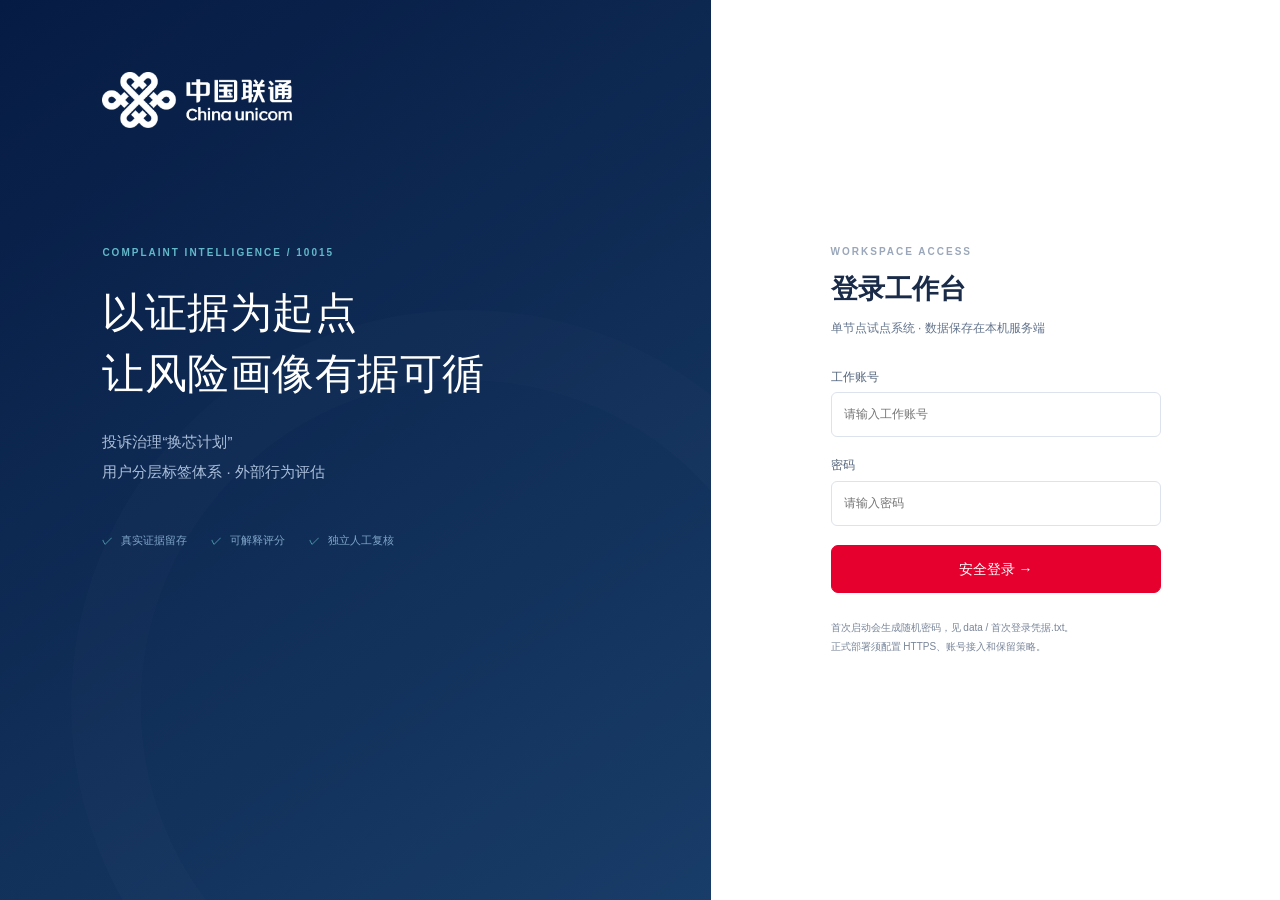
==== static/index.html @ de0c2353 "feat: initialize complaint governance system source" ====
<!doctype html><html lang="zh-CN"><head><meta charset="utf-8"><meta name="viewport" content="width=device-width,initial-scale=1"><title>投诉治理“换芯计划”｜外部风险画像工作台</title><link rel="stylesheet" href="/static/app.css"></head><body>
<div id="login" class="login-scene"><div class="login-brand"><img src="/static/unicom-white.png" alt="中国联通"><div class="overline">COMPLAINT INTELLIGENCE / 10015</div><h1>以证据为起点<br>让风险画像有据可循</h1><p>投诉治理“换芯计划”<br>用户分层标签体系 · 外部行为评估</p><div class="login-features"><span>真实证据留存</span><span>可解释评分</span><span>独立人工复核</span></div></div><form id="loginForm" class="login-card"><span class="eyebrow">WORKSPACE ACCESS</span><h2>登录工作台</h2><p>单节点试点系统 · 数据保存在本机服务端</p><label>工作账号<input name="username" required autocomplete="username" placeholder="请输入工作账号"></label><label>密码<input name="password" type="password" required autocomplete="current-password" placeholder="请输入密码"></label><button class="primary wide" type="submit">安全登录 →</button><div id="loginError" class="error" role="alert"></div><small>首次启动会生成随机密码，见 data / 首次登录凭据.txt。<br>正式部署须配置 HTTPS、账号接入和保留策略。</small></form></div>
<div id="workspace" hidden><aside><div class="brand"><img src="/static/unicom-white.png" alt="中国联通"><b>投诉治理“换芯计划”</b><small>外部行为 · 风险画像工作台</small></div><div class="nav-label">WORKSPACE / 工作空间</div><nav id="nav"></nav><div class="aside-bottom"><strong><i class="dot"></i>服务端持久化</strong><span>SQLite · 证据加密存储<br>规则版本 · 人工复核 · 操作留痕</span><div class="pilot">V1.0 · 单节点试点版</div></div></aside><main><header><div><small>10015 投诉治理 / </small><strong id="crumb">工作总览</strong></div><div class="header-right"><span id="who"></span><button data-action="password">修改密码</button><button data-action="logout">退出</button></div></header><section id="app"></section><footer>传播风险辅助评估，不代表信用、投诉合理性或服务权益。内部行为沿用既有系统结果；本系统只评估外部行为。</footer></main></div>
<dialog id="modal"><div class="modal-head"><div id="modalTitle"></div><button data-action="close" aria-label="关闭">×</button></div><div id="modalBody"></div></dialog><dialog id="photo"><div class="modal-head"><span>真实页面快照 · 不重绘原文</span><button data-action="closePhoto">关闭 ×</button></div><img id="photoImg" alt="证据快照"></dialog><div id="toast" role="status"></div><script src="/static/app.js" defer></script></body></html>
---- static/app.css ----
:root{--navy:#081d49;--navy2:#16335e;--red:#e6002d;--cyan:#17aebc;--bg:#f3f6fb;--ink:#192b48;--muted:#79869a;--line:#e6ebf3;--shadow:0 7px 24px #14264307}*{box-sizing:border-box}body{margin:0;font:14px/1.6 -apple-system,BlinkMacSystemFont,"PingFang SC","Microsoft YaHei",sans-serif;background:var(--bg);color:var(--ink)}[hidden]{display:none!important}button,input,select,textarea{font:inherit}button{cursor:pointer;border:1px solid var(--line);background:white;color:var(--ink);padding:8px 15px;border-radius:7px;transition:.16s}button:hover{border-color:#b3c3d8;background:#f7f9fc}button:disabled{opacity:.45;cursor:not-allowed}button.primary,.primary{background:var(--red);color:white;border-color:var(--red)}button.primary:hover{background:#cb0028}.ghost{background:transparent;color:var(--red);border-color:#e6002d30}.wide{width:100%;padding:12px}.small{padding:5px 10px;font-size:12px}.link{padding:0;border:0;color:#236bb2;background:none}.danger{color:#c42c42}a{color:#236bb2;text-decoration:none}a:hover{text-decoration:underline}input,select,textarea{border:1px solid #dce3ed;border-radius:6px;background:white;color:var(--ink);padding:9px 11px;width:100%;outline-offset:2px}textarea{resize:vertical;min-height:76px}input[type=checkbox]{width:auto;accent-color:var(--red)}label{display:block;color:#53647b;font-size:12px;margin-bottom:13px}label input,label textarea,label select{display:block;margin-top:5px}label small{font-size:11px;color:var(--muted)}small{font-size:12px;color:var(--muted)}h1,h2,h3,p{margin-top:0}h1{font-size:28px;letter-spacing:.5px;margin-bottom:8px}h2{font-size:17px;margin-bottom:14px}h3{font-size:14px;margin-bottom:10px}p{color:#63748c}.eyebrow,.overline{font-size:10px;letter-spacing:2px;color:#a2b0c5;font-weight:600}.eyebrow{color:#9aa7ba;margin-bottom:7px;display:block}.muted{color:var(--muted)}aside{width:238px;position:fixed;inset:0 auto 0 0;background:var(--navy);color:#afbed6;display:flex;flex-direction:column;z-index:10}.brand{padding:30px 28px 25px;border-bottom:1px solid #ffffff10}.brand img{width:154px;height:46px;object-fit:contain;object-position:left;margin-bottom:22px}.brand b{display:block;font-size:18px;color:white;letter-spacing:1px}.brand small{color:#9badc9;font-size:11px;display:block;margin-top:6px}.nav-label{font-size:9px;letter-spacing:1.7px;padding:23px 28px 11px;color:#657ea6}nav{padding:0 14px}nav button{display:flex;align-items:center;gap:13px;width:100%;text-align:left;background:none;border:none;padding:12px 16px;color:#a9bbd7;margin:4px 0;position:relative}nav button:hover{background:#ffffff09;color:white}nav button.active{background:#ffffff12;color:white}nav button.active:before{content:'';position:absolute;left:0;top:12px;bottom:12px;width:3px;background:var(--red);border-radius:3px}.navicon{width:24px;font-size:19px;color:#83a2cb}nav button.active .navicon{color:#6bd5dd}.aside-bottom{margin-top:auto;padding:22px 28px;font-size:11px;color:#7d96ba;border-top:1px solid #ffffff12}.aside-bottom strong{display:block;font-weight:500;color:#cad5e6;margin-bottom:5px}.dot{display:inline-block;width:6px;height:6px;background:#39c7a3;border-radius:50%;margin-right:7px}.pilot{display:inline-block;background:#ffffff08;border:1px solid #ffffff12;padding:3px 9px;border-radius:4px;margin-top:14px}main{margin-left:238px}header{height:73px;background:#fff;border-bottom:1px solid var(--line);display:flex;justify-content:space-between;align-items:center;padding:0 34px}.header-right{display:flex;align-items:center;gap:14px;color:#64768e;font-size:12px}.header-right button{border:0;font-size:12px;padding:4px 5px}#app{padding:28px 34px 16px;max-width:1900px;margin:auto}footer{padding:12px 34px 25px;color:#96a2b3;font-size:11px}.page-head{display:flex;justify-content:space-between;align-items:center;gap:20px;margin-bottom:24px}.page-head p{margin-bottom:0;font-size:12px}.actions{display:flex;gap:10px;align-items:center;flex-wrap:wrap}.grid{display:grid;gap:18px}.cols2{grid-template-columns:1fr 1fr}.cols3{grid-template-columns:repeat(3,1fr)}.cols4{grid-template-columns:repeat(4,1fr)}.main-grid{grid-template-columns:minmax(0,1.8fr) minmax(290px,1fr)}.card{background:#fff;border:1px solid var(--line);border-radius:11px;padding:22px;box-shadow:var(--shadow);min-width:0}.card-header{display:flex;justify-content:space-between;align-items:center;margin-bottom:17px}.card-header h2{margin:0}.stat{padding:22px 23px;position:relative;overflow:hidden}.stat small{font-size:12px}.stat .number{font-size:32px;font-weight:650;color:var(--navy);margin:8px 0 3px;letter-spacing:-1px}.stat .number em{font-style:normal;font-size:12px;font-weight:400;color:#8a99ac;letter-spacing:0;margin-left:8px}.stat:after{position:absolute;right:20px;top:25px;content:attr(data-symbol);font-size:29px;color:#dfe7f4}.stat:nth-child(2){border-top:3px solid #e6002d}.stat:nth-child(3){border-top:3px solid #1c9dae}.stat:nth-child(4){border-top:3px solid #507ecc}.hero{background:linear-gradient(120deg,#09204e,#163a64);color:white;padding:25px 29px;border:none;position:relative;overflow:hidden}.hero:after{content:'';width:260px;height:260px;border:35px solid #ffffff04;border-radius:50%;position:absolute;right:-70px;top:-120px;pointer-events:none}.hero p{color:#b7c9e2;max-width:800px;font-size:12px}.hero h2{font-size:22px;font-weight:550;letter-spacing:.5px;margin:9px 0}.hero .eyebrow{color:#62c9d7}.steps{display:grid;grid-template-columns:repeat(4,1fr);gap:15px;margin-top:18px}.step{border-top:1px solid #ffffff25;padding-top:12px;font-size:13px}.step b{font-size:11px;color:#57c2d0;margin-right:10px}.step small{display:block;color:#95accb;font-size:10px;margin-top:4px}.space{margin-bottom:20px}.pill{display:inline-block;border-radius:4px;padding:3px 8px;font-size:11px;line-height:1.5;white-space:nowrap;color:#62758d;background:#edf2f9}.pill.red{color:#c9314b;background:#fff0f3}.pill.orange{color:#bd6c16;background:#fff5e9}.pill.yellow{color:#8e710a;background:#fffbe6}.pill.blue{color:#2876b8;background:#edf6ff}.pill.green{color:#218b73;background:#ebf8f3}.pill.pending{color:#7f6d9c;background:#f3effb}.notice{border:1px solid #e3eaf4;background:#f6f9fd;color:#65758b;border-radius:7px;padding:12px 15px;font-size:12px;line-height:1.8}.notice.warn{border-color:#f0dfb7;background:#fffcf3;color:#8c743e}.notice.good{border-color:#d2ebdf;background:#f2fbf6;color:#2b866d}.table-wrap{overflow:auto}table{border-collapse:collapse;width:100%;font-size:12px}th{text-align:left;color:#7c8ca2;font-size:11px;font-weight:500;background:#f8fafd;padding:11px 13px;white-space:nowrap}td{padding:14px 13px;border-bottom:1px solid #edf1f7;vertical-align:middle}td strong{font-size:12px;font-weight:550;color:#273d5a}tbody tr:hover{background:#fbfcfe}td small{display:block;font-size:10px;margin-top:4px}.ellipsis{max-width:280px;overflow:hidden;text-overflow:ellipsis;white-space:nowrap}.empty{text-align:center;padding:45px 20px;color:#94a1b3}.filters{display:flex;gap:10px;margin-bottom:18px}.filters input{max-width:420px}.filters select{width:145px}.source-tag{font-size:10px;color:#8d9eb2;background:#f2f5fa;padding:2px 5px;border-radius:3px}.mini-line{display:flex;justify-content:space-between;margin:12px 0 4px;font-size:12px}.bar{height:6px;background:#edf2f8;border-radius:4px;overflow:hidden}.bar i{height:100%;display:block;border-radius:4px}.flow-list{display:flex;flex-direction:column;gap:15px}.flow-item{display:flex;align-items:center;gap:12px}.flow-num{display:grid;place-items:center;min-width:30px;height:30px;border-radius:8px;background:#f0f4fb;color:#7286a4;font-size:11px}.flow-item p{margin:2px 0 0;font-size:11px}.snap-grid{display:grid;grid-template-columns:repeat(3,minmax(0,1fr));gap:18px}.snap-card{background:white;border:1px solid var(--line);border-radius:10px;overflow:hidden}.snap-card>button{padding:0;border:0;border-radius:0;display:block;width:100%;background:#eef2f8}.snap-card img{display:block;width:100%;height:190px;object-fit:cover;object-position:top}.snap-info{padding:15px 17px}.snap-info h3{white-space:nowrap;text-overflow:ellipsis;overflow:hidden;margin:5px 0 8px}.snap-info small{display:block}.snap-info .actions{margin-top:10px}.trace{font-family:ui-monospace,Menlo,monospace;font-size:10px;color:#96a2b4;overflow-wrap:anywhere}.score-range{font-size:27px;color:var(--navy);font-weight:650}.score-range small{font-size:11px;font-weight:400;margin-left:8px}.form-grid{display:grid;grid-template-columns:1fr 1fr;gap:0 18px}.full{grid-column:1/-1}.form-title{font-size:13px;color:var(--navy);font-weight:600;margin:16px 0 12px;border-bottom:1px solid var(--line);padding-bottom:9px}.form-title:first-child{margin-top:0}.required{color:var(--red)}.checkline{display:flex;gap:8px;align-items:flex-start;font-size:12px;margin:12px 0}.checkline input{margin-top:5px}.metric-edit{border:1px solid var(--line);border-radius:8px;padding:15px;margin-bottom:12px}.metric-edit h3{margin:0 0 10px}.metric-edit select[multiple]{height:74px}.metric-edit .form-grid{grid-template-columns:1fr 1fr}.metric-edit label{margin-bottom:9px}.rule-box{border:1px solid var(--line);border-radius:8px;padding:18px}.rule-box h3{margin:0 0 14px}.rule-row{display:grid;grid-template-columns:65px repeat(4,1fr);gap:9px;align-items:center;margin-top:8px;font-size:11px}.rule-row input{padding:7px;font-size:12px}.detail-head{border-bottom:1px solid var(--line);margin-bottom:20px;padding-bottom:18px}.detail-meta{display:flex;gap:16px;flex-wrap:wrap;font-size:11px;color:var(--muted);margin:9px 0}.details{display:grid;grid-template-columns:1.8fr 1fr;gap:20px}.details img{width:100%;border:1px solid var(--line);border-radius:7px}.detail-shot{margin-bottom:16px}.detail-shot img{cursor:zoom-in;max-height:300px;object-fit:cover;object-position:top}.subcard{border:1px solid var(--line);border-radius:8px;padding:17px;margin-bottom:15px}.subcard h3{font-size:13px}.kv{display:grid;grid-template-columns:115px 1fr;gap:10px;font-size:12px}.kv dt{color:#91a0b3}.kv dd{margin:0;overflow-wrap:anywhere}.score-part{padding:9px 0;border-bottom:1px solid #f0f3f8}.score-part>div{display:flex;justify-content:space-between;font-size:12px}.score-part p{font-size:10px;margin:4px 0 0;overflow-wrap:anywhere}.score-part b{font-size:13px}.detail-nav{margin-bottom:18px}.detail-nav button{font-size:12px;margin-right:8px}.timeline{border-left:1px solid #dce5f1;margin-left:4px;padding-left:20px}.timeline p{font-size:11px;margin:2px 0 15px}.timeline b{font-size:12px;font-weight:500}.matrix td,.matrix th{text-align:center}.matrix td{height:45px}.matrix .cell{border:0;padding:5px 14px;background:#f3f7fc;border-radius:5px;min-width:35px;font-weight:600}.export-banner{background:#f8faff;border:1px solid #e3eaf6;border-radius:8px;padding:18px;margin:14px 0}.export-banner strong{font-size:32px;color:#173d68}.code{font-family:ui-monospace,monospace;font-size:11px;white-space:pre-wrap;background:#f5f7fb;padding:15px;border:1px solid var(--line);border-radius:7px;overflow:auto}.login-scene{min-height:100vh;display:grid;grid-template-columns:1.25fr 1fr;background:white}.login-brand{background:linear-gradient(145deg,#061b43,#183d68);padding:8vh 8vw;color:white;position:relative;overflow:hidden}.login-brand:after{content:'';position:absolute;right:-150px;bottom:-200px;width:650px;height:650px;border:70px solid #ffffff03;border-radius:50%}.login-brand img{width:190px;display:block;margin-bottom:13vh}.login-brand .overline{color:#63b8c9}.login-brand h1{font-size:42px;line-height:1.45;font-weight:550;margin:22px 0}.login-brand p{color:#aabed9;font-size:15px;line-height:2}.login-features{display:flex;gap:24px;margin-top:45px;font-size:11px;color:#7fa5c9}.login-features span:before{content:'✓';color:#60c3c9;margin-right:8px}.login-card{align-self:center;margin:50px auto;padding:25px;width:380px;max-width:90%}.login-card h2{font-size:27px;margin:8px 0}.login-card p{font-size:12px;margin-bottom:30px}.login-card label{margin-bottom:19px}.login-card input{padding:12px}.login-card small{display:block;font-size:10px;line-height:1.9;margin-top:25px}.error{color:#cc304b;font-size:12px;margin-top:12px}dialog{border:0;border-radius:13px;width:min(1000px,94vw);padding:0;color:var(--ink);max-height:92vh;box-shadow:0 25px 100px #10244c40}dialog::backdrop{background:#07183288;backdrop-filter:blur(3px)}.modal-head{padding:18px 25px;display:flex;justify-content:space-between;align-items:center;border-bottom:1px solid var(--line);font-size:16px;font-weight:550;position:sticky;top:0;background:white;z-index:1}.modal-head button{border:0;padding:1px 8px;font-size:22px;color:#90a0b6}#modalBody{padding:24px}#modalBody .page-head{margin-top:5px}#photo{width:min(1500px,96vw);background:#f7f9fc}#photoImg{display:block;width:100%;height:auto}#toast{position:fixed;bottom:30px;left:50%;transform:translate(-50%,20px);background:#14294c;color:white;font-size:13px;padding:12px 24px;border-radius:8px;opacity:0;pointer-events:none;transition:.18s;z-index:100;max-width:85vw;box-shadow:0 7px 25px #14294c30}#toast.show{opacity:1;transform:translate(-50%,0)}#toast.bad{background:#a32a42}.busy{opacity:.6;pointer-events:none}.risk-dots{display:flex;gap:8px;margin-top:13px}.risk-dots span{width:23px;height:4px;border-radius:3px}.divider{height:1px;background:var(--line);margin:18px 0}#simulationResult{margin-top:15px}.level-config{padding:18px 22px;border-radius:8px;background:#f6f9fd}.level-config label{margin:0}.span2{grid-column:span 2}.value-big{font-size:29px;font-weight:600;color:#223e65}.pending-box{padding:15px;border:1px solid var(--line);border-radius:8px;margin-bottom:12px}.pending-box p{font-size:12px}.audit-good{color:#24957c;font-size:12px}.account-roles{display:flex;gap:13px;flex-wrap:wrap}.account-roles label{display:flex;gap:5px;align-items:center;margin:0}.account-roles input{margin:0}@media(min-width:1600px){.snap-grid{grid-template-columns:repeat(4,minmax(0,1fr))}}@media(max-width:1100px){aside{width:205px}.brand{padding:25px 20px}.brand b{font-size:16px}main{margin-left:205px}#app{padding:24px}.main-grid{grid-template-columns:1fr}.snap-grid{grid-template-columns:repeat(2,minmax(0,1fr))}.cols4{grid-template-columns:repeat(2,1fr)}.page-head{align-items:flex-start}h1{font-size:24px}.details{grid-template-columns:1fr}.login-brand{padding:8vh 6vw}.login-brand h1{font-size:33px}}@media(max-width:760px){aside{position:static;width:100%}.brand{padding:15px 20px;display:flex;align-items:center;gap:20px}.brand img{width:100px;height:30px;margin:0}.brand b{font-size:14px}.brand small,.nav-label,.aside-bottom{display:none}nav{display:flex;overflow:auto;padding:5px 10px}nav button{white-space:nowrap;width:auto;font-size:11px;padding:9px}.navicon{display:none}main{margin:0}header{padding:0 20px;height:60px}.header-right{gap:8px}#app{padding:18px}.page-head{display:block}.page-head .actions{margin-top:14px}.cols2,.cols3,.form-grid{grid-template-columns:1fr}.snap-grid{grid-template-columns:1fr}.full,.span2{grid-column:1}.steps{grid-template-columns:1fr 1fr}.login-scene{grid-template-columns:1fr}.login-brand{padding:28px}.login-brand img{margin-bottom:25px;width:150px}.login-brand h1{font-size:28px}.login-features{margin-top:20px}.login-card{margin:24px auto}.metric-edit .form-grid{grid-template-columns:1fr}.rule-row{gap:4px;grid-template-columns:45px repeat(4,1fr)}.rule-row input{width:100%;min-width:0}.header-right span{max-width:100px;overflow:hidden;white-space:nowrap}footer{padding:15px 18px}}
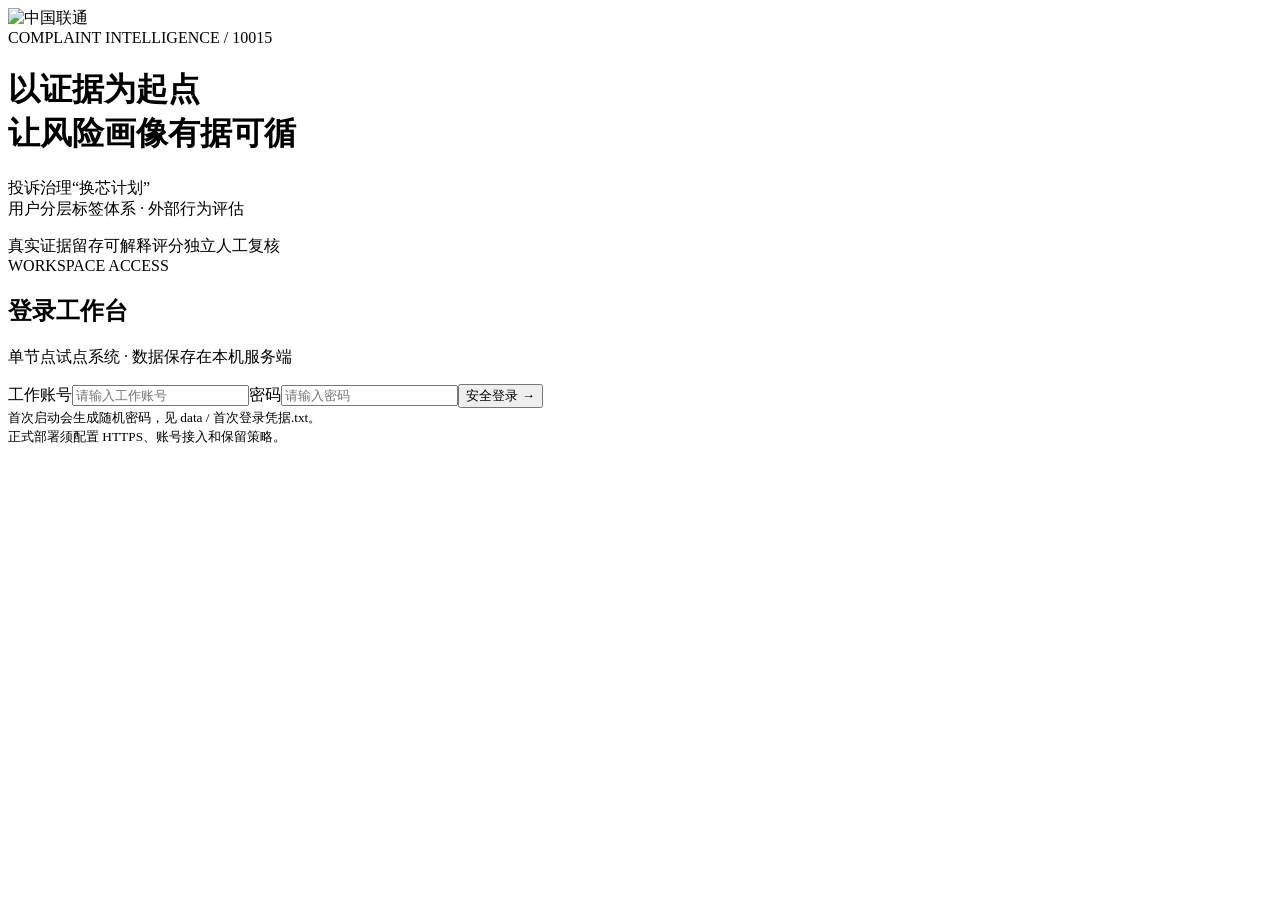
==== commit d5ed0721: "feat: prepare app-managed OneView deployment and PostgreSQL migration" ====
--- a/static/index.html
+++ b/static/index.html
@@ -1,4 +1,4 @@
-<!doctype html><html lang="zh-CN"><head><meta charset="utf-8"><meta name="viewport" content="width=device-width,initial-scale=1"><title>投诉治理“换芯计划”｜外部风险画像工作台</title><link rel="stylesheet" href="/static/app.css"></head><body>
-<div id="login" class="login-scene"><div class="login-brand"><img src="/static/unicom-white.png" alt="中国联通"><div class="overline">COMPLAINT INTELLIGENCE / 10015</div><h1>以证据为起点<br>让风险画像有据可循</h1><p>投诉治理“换芯计划”<br>用户分层标签体系 · 外部行为评估</p><div class="login-features"><span>真实证据留存</span><span>可解释评分</span><span>独立人工复核</span></div></div><form id="loginForm" class="login-card"><span class="eyebrow">WORKSPACE ACCESS</span><h2>登录工作台</h2><p>单节点试点系统 · 数据保存在本机服务端</p><label>工作账号<input name="username" required autocomplete="username" placeholder="请输入工作账号"></label><label>密码<input name="password" type="password" required autocomplete="current-password" placeholder="请输入密码"></label><button class="primary wide" type="submit">安全登录 →</button><div id="loginError" class="error" role="alert"></div><small>首次启动会生成随机密码，见 data / 首次登录凭据.txt。<br>正式部署须配置 HTTPS、账号接入和保留策略。</small></form></div>
-<div id="workspace" hidden><aside><div class="brand"><img src="/static/unicom-white.png" alt="中国联通"><b>投诉治理“换芯计划”</b><small>外部行为 · 风险画像工作台</small></div><div class="nav-label">WORKSPACE / 工作空间</div><nav id="nav"></nav><div class="aside-bottom"><strong><i class="dot"></i>服务端持久化</strong><span>SQLite · 证据加密存储<br>规则版本 · 人工复核 · 操作留痕</span><div class="pilot">V1.0 · 单节点试点版</div></div></aside><main><header><div><small>10015 投诉治理 / </small><strong id="crumb">工作总览</strong></div><div class="header-right"><span id="who"></span><button data-action="password">修改密码</button><button data-action="logout">退出</button></div></header><section id="app"></section><footer>传播风险辅助评估，不代表信用、投诉合理性或服务权益。内部行为沿用既有系统结果；本系统只评估外部行为。</footer></main></div>
-<dialog id="modal"><div class="modal-head"><div id="modalTitle"></div><button data-action="close" aria-label="关闭">×</button></div><div id="modalBody"></div></dialog><dialog id="photo"><div class="modal-head"><span>真实页面快照 · 不重绘原文</span><button data-action="closePhoto">关闭 ×</button></div><img id="photoImg" alt="证据快照"></dialog><div id="toast" role="status"></div><script src="/static/app.js" defer></script></body></html>
+<!doctype html><html lang="zh-CN"><head><meta charset="utf-8"><meta name="viewport" content="width=device-width,initial-scale=1"><!--APP_BASE--><title>投诉治理“换芯计划”｜外部风险画像工作台</title><link rel="stylesheet" href="static/app.css"></head><body>
+<div id="login" class="login-scene"><div class="login-brand"><img src="static/unicom-white.png" alt="中国联通"><div class="overline">COMPLAINT INTELLIGENCE / 10015</div><h1>以证据为起点<br>让风险画像有据可循</h1><p>投诉治理“换芯计划”<br>用户分层标签体系 · 外部行为评估</p><div class="login-features"><span>真实证据留存</span><span>可解释评分</span><span>独立人工复核</span></div></div><form id="loginForm" class="login-card"><span class="eyebrow">WORKSPACE ACCESS</span><h2>登录工作台</h2><p>单节点试点系统 · 数据保存在本机服务端</p><label>工作账号<input name="username" required autocomplete="username" placeholder="请输入工作账号"></label><label>密码<input name="password" type="password" required autocomplete="current-password" placeholder="请输入密码"></label><button class="primary wide" type="submit">安全登录 →</button><div id="loginError" class="error" role="alert"></div><small>首次启动会生成随机密码，见 data / 首次登录凭据.txt。<br>正式部署须配置 HTTPS、账号接入和保留策略。</small></form></div>
+<div id="workspace" hidden><aside><div class="brand"><img src="static/unicom-white.png" alt="中国联通"><b>投诉治理“换芯计划”</b><small>外部行为 · 风险画像工作台</small></div><div class="nav-label">WORKSPACE / 工作空间</div><nav id="nav"></nav><div class="aside-bottom"><strong><i class="dot"></i>服务端持久化</strong><span>持久化数据库 · 证据加密存储<br>规则版本 · 人工复核 · 操作留痕</span><div class="pilot">V1.0 · 单节点试点版</div></div></aside><main><header><div><small>10015 投诉治理 / </small><strong id="crumb">工作总览</strong></div><div class="header-right"><span id="who"></span><button data-action="password">修改密码</button><button data-action="logout">退出</button></div></header><section id="app"></section><footer>传播风险辅助评估，不代表信用、投诉合理性或服务权益。内部行为沿用既有系统结果；本系统只评估外部行为。</footer></main></div>
+<dialog id="modal"><div class="modal-head"><div id="modalTitle"></div><button data-action="close" aria-label="关闭">×</button></div><div id="modalBody"></div></dialog><dialog id="photo"><div class="modal-head"><span>真实页面快照 · 不重绘原文</span><button data-action="closePhoto">关闭 ×</button></div><img id="photoImg" alt="证据快照"></dialog><div id="toast" role="status"></div><script src="static/app.js" defer></script></body></html>
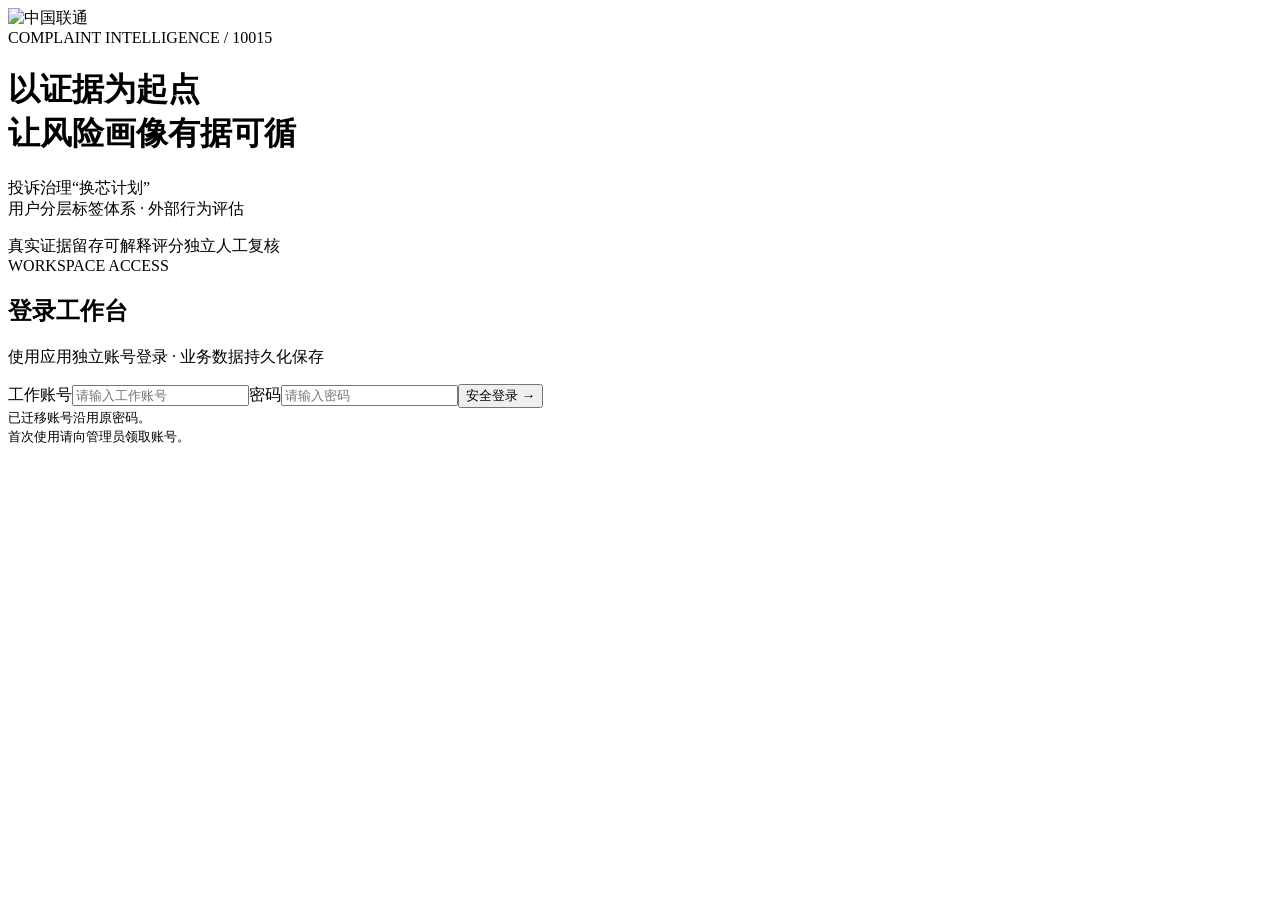
==== commit e5fc1e19: "fix: finalize PostgreSQL migration and local runtime validation" ====
--- a/static/index.html
+++ b/static/index.html
@@ -1,4 +1,4 @@
 <!doctype html><html lang="zh-CN"><head><meta charset="utf-8"><meta name="viewport" content="width=device-width,initial-scale=1"><!--APP_BASE--><title>投诉治理“换芯计划”｜外部风险画像工作台</title><link rel="stylesheet" href="static/app.css"></head><body>
-<div id="login" class="login-scene"><div class="login-brand"><img src="static/unicom-white.png" alt="中国联通"><div class="overline">COMPLAINT INTELLIGENCE / 10015</div><h1>以证据为起点<br>让风险画像有据可循</h1><p>投诉治理“换芯计划”<br>用户分层标签体系 · 外部行为评估</p><div class="login-features"><span>真实证据留存</span><span>可解释评分</span><span>独立人工复核</span></div></div><form id="loginForm" class="login-card"><span class="eyebrow">WORKSPACE ACCESS</span><h2>登录工作台</h2><p>单节点试点系统 · 数据保存在本机服务端</p><label>工作账号<input name="username" required autocomplete="username" placeholder="请输入工作账号"></label><label>密码<input name="password" type="password" required autocomplete="current-password" placeholder="请输入密码"></label><button class="primary wide" type="submit">安全登录 →</button><div id="loginError" class="error" role="alert"></div><small>首次启动会生成随机密码，见 data / 首次登录凭据.txt。<br>正式部署须配置 HTTPS、账号接入和保留策略。</small></form></div>
+<div id="login" class="login-scene"><div class="login-brand"><img src="static/unicom-white.png" alt="中国联通"><div class="overline">COMPLAINT INTELLIGENCE / 10015</div><h1>以证据为起点<br>让风险画像有据可循</h1><p>投诉治理“换芯计划”<br>用户分层标签体系 · 外部行为评估</p><div class="login-features"><span>真实证据留存</span><span>可解释评分</span><span>独立人工复核</span></div></div><form id="loginForm" class="login-card"><span class="eyebrow">WORKSPACE ACCESS</span><h2>登录工作台</h2><p>使用应用独立账号登录 · 业务数据持久化保存</p><label>工作账号<input name="username" required autocomplete="username" placeholder="请输入工作账号"></label><label>密码<input name="password" type="password" required autocomplete="current-password" placeholder="请输入密码"></label><button class="primary wide" type="submit">安全登录 →</button><div id="loginError" class="error" role="alert"></div><small>已迁移账号沿用原密码。<br>首次使用请向管理员领取账号。</small></form></div>
 <div id="workspace" hidden><aside><div class="brand"><img src="static/unicom-white.png" alt="中国联通"><b>投诉治理“换芯计划”</b><small>外部行为 · 风险画像工作台</small></div><div class="nav-label">WORKSPACE / 工作空间</div><nav id="nav"></nav><div class="aside-bottom"><strong><i class="dot"></i>服务端持久化</strong><span>持久化数据库 · 证据加密存储<br>规则版本 · 人工复核 · 操作留痕</span><div class="pilot">V1.0 · 单节点试点版</div></div></aside><main><header><div><small>10015 投诉治理 / </small><strong id="crumb">工作总览</strong></div><div class="header-right"><span id="who"></span><button data-action="password">修改密码</button><button data-action="logout">退出</button></div></header><section id="app"></section><footer>传播风险辅助评估，不代表信用、投诉合理性或服务权益。内部行为沿用既有系统结果；本系统只评估外部行为。</footer></main></div>
 <dialog id="modal"><div class="modal-head"><div id="modalTitle"></div><button data-action="close" aria-label="关闭">×</button></div><div id="modalBody"></div></dialog><dialog id="photo"><div class="modal-head"><span>真实页面快照 · 不重绘原文</span><button data-action="closePhoto">关闭 ×</button></div><img id="photoImg" alt="证据快照"></dialog><div id="toast" role="status"></div><script src="static/app.js" defer></script></body></html>
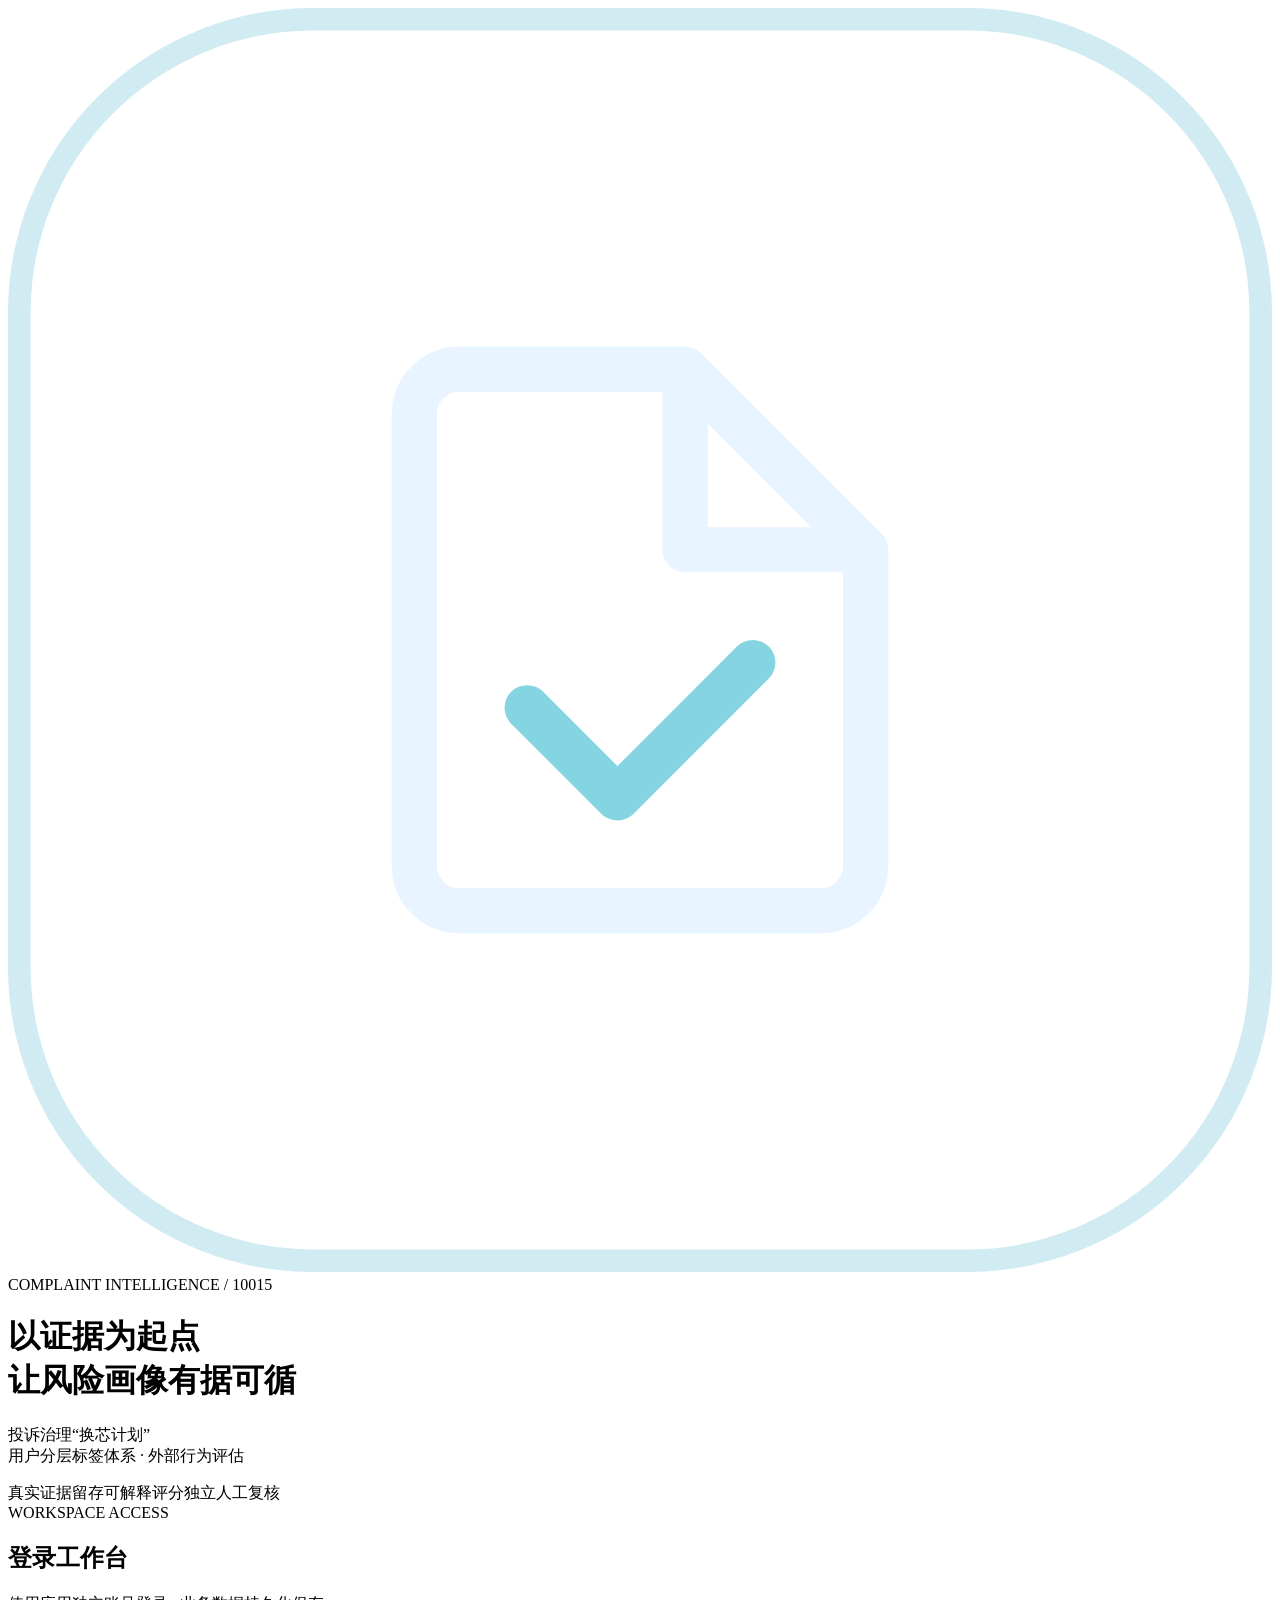
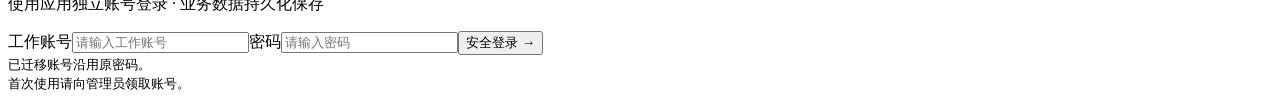
==== commit 2a622c59: "feat: add public evidence collection and account portraits" ====
--- a/static/index.html
+++ b/static/index.html
@@ -1,4 +1,12 @@
 <!doctype html><html lang="zh-CN"><head><meta charset="utf-8"><meta name="viewport" content="width=device-width,initial-scale=1"><!--APP_BASE--><title>投诉治理“换芯计划”｜外部风险画像工作台</title><link rel="stylesheet" href="static/app.css"></head><body>
-<div id="login" class="login-scene"><div class="login-brand"><img src="static/unicom-white.png" alt="中国联通"><div class="overline">COMPLAINT INTELLIGENCE / 10015</div><h1>以证据为起点<br>让风险画像有据可循</h1><p>投诉治理“换芯计划”<br>用户分层标签体系 · 外部行为评估</p><div class="login-features"><span>真实证据留存</span><span>可解释评分</span><span>独立人工复核</span></div></div><form id="loginForm" class="login-card"><span class="eyebrow">WORKSPACE ACCESS</span><h2>登录工作台</h2><p>使用应用独立账号登录 · 业务数据持久化保存</p><label>工作账号<input name="username" required autocomplete="username" placeholder="请输入工作账号"></label><label>密码<input name="password" type="password" required autocomplete="current-password" placeholder="请输入密码"></label><button class="primary wide" type="submit">安全登录 →</button><div id="loginError" class="error" role="alert"></div><small>已迁移账号沿用原密码。<br>首次使用请向管理员领取账号。</small></form></div>
+<div id="login" class="login-scene"><div class="login-brand">
+  <svg class="login-mark" viewBox="0 0 56 56" aria-hidden="true" focusable="false">
+    <rect x="0.5" y="0.5" width="55" height="55" rx="13" fill="#ffffff0d" stroke="#8bcddb66"/>
+    <g fill="none" stroke-width="2" stroke-linecap="round" stroke-linejoin="round">
+      <path d="M30 16H20a2 2 0 0 0-2 2v20a2 2 0 0 0 2 2h16a2 2 0 0 0 2-2V24l-8-8Zm0 0v8h8" stroke="#e8f4ff"/>
+      <path d="m23 31 4 4 6-6" stroke="#85d4e2"/>
+    </g>
+  </svg>
+  <div class="overline">COMPLAINT INTELLIGENCE / 10015</div><h1>以证据为起点<br>让风险画像有据可循</h1><p>投诉治理“换芯计划”<br>用户分层标签体系 · 外部行为评估</p><div class="login-features"><span>真实证据留存</span><span>可解释评分</span><span>独立人工复核</span></div></div><form id="loginForm" class="login-card"><span class="eyebrow">WORKSPACE ACCESS</span><h2>登录工作台</h2><p>使用应用独立账号登录 · 业务数据持久化保存</p><label>工作账号<input name="username" required autocomplete="username" placeholder="请输入工作账号"></label><label>密码<input name="password" type="password" required autocomplete="current-password" placeholder="请输入密码"></label><button class="primary wide" type="submit">安全登录 →</button><div id="loginError" class="error" role="alert"></div><small>已迁移账号沿用原密码。<br>首次使用请向管理员领取账号。</small></form></div>
 <div id="workspace" hidden><aside><div class="brand"><img src="static/unicom-white.png" alt="中国联通"><b>投诉治理“换芯计划”</b><small>外部行为 · 风险画像工作台</small></div><div class="nav-label">WORKSPACE / 工作空间</div><nav id="nav"></nav><div class="aside-bottom"><strong><i class="dot"></i>服务端持久化</strong><span>持久化数据库 · 证据加密存储<br>规则版本 · 人工复核 · 操作留痕</span><div class="pilot">V1.0 · 单节点试点版</div></div></aside><main><header><div><small>10015 投诉治理 / </small><strong id="crumb">工作总览</strong></div><div class="header-right"><span id="who"></span><button data-action="password">修改密码</button><button data-action="logout">退出</button></div></header><section id="app"></section><footer>传播风险辅助评估，不代表信用、投诉合理性或服务权益。内部行为沿用既有系统结果；本系统只评估外部行为。</footer></main></div>
 <dialog id="modal"><div class="modal-head"><div id="modalTitle"></div><button data-action="close" aria-label="关闭">×</button></div><div id="modalBody"></div></dialog><dialog id="photo"><div class="modal-head"><span>真实页面快照 · 不重绘原文</span><button data-action="closePhoto">关闭 ×</button></div><img id="photoImg" alt="证据快照"></dialog><div id="toast" role="status"></div><script src="static/app.js" defer></script></body></html>
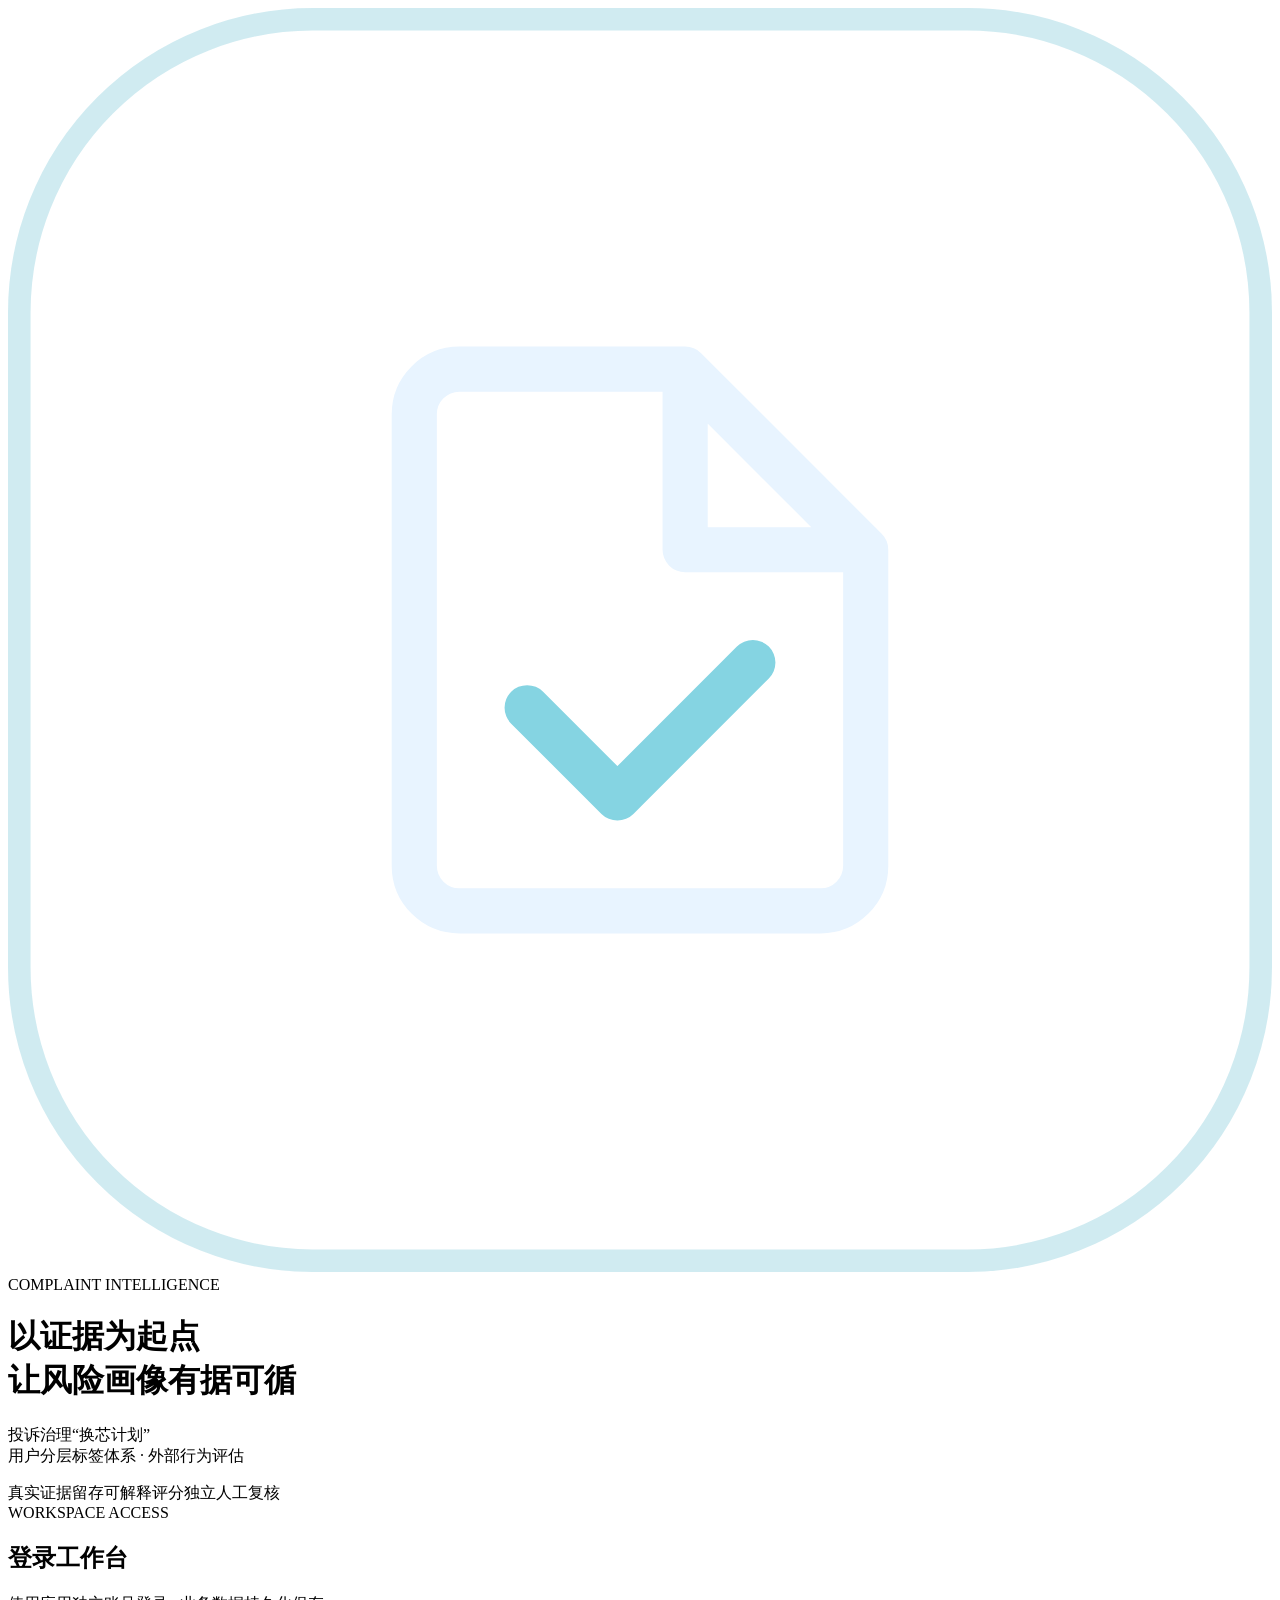
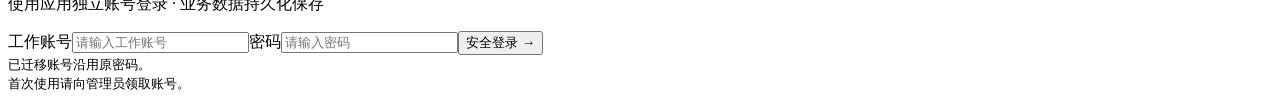
==== commit 6832ea72: "fix: remove internal identifier from public HTML" ====
--- a/static/index.html
+++ b/static/index.html
@@ -7,6 +7,6 @@
       <path d="m23 31 4 4 6-6" stroke="#85d4e2"/>
     </g>
   </svg>
-  <div class="overline">COMPLAINT INTELLIGENCE / 10015</div><h1>以证据为起点<br>让风险画像有据可循</h1><p>投诉治理“换芯计划”<br>用户分层标签体系 · 外部行为评估</p><div class="login-features"><span>真实证据留存</span><span>可解释评分</span><span>独立人工复核</span></div></div><form id="loginForm" class="login-card"><span class="eyebrow">WORKSPACE ACCESS</span><h2>登录工作台</h2><p>使用应用独立账号登录 · 业务数据持久化保存</p><label>工作账号<input name="username" required autocomplete="username" placeholder="请输入工作账号"></label><label>密码<input name="password" type="password" required autocomplete="current-password" placeholder="请输入密码"></label><button class="primary wide" type="submit">安全登录 →</button><div id="loginError" class="error" role="alert"></div><small>已迁移账号沿用原密码。<br>首次使用请向管理员领取账号。</small></form></div>
-<div id="workspace" hidden><aside><div class="brand"><img src="static/unicom-white.png" alt="中国联通"><b>投诉治理“换芯计划”</b><small>外部行为 · 风险画像工作台</small></div><div class="nav-label">WORKSPACE / 工作空间</div><nav id="nav"></nav><div class="aside-bottom"><strong><i class="dot"></i>服务端持久化</strong><span>持久化数据库 · 证据加密存储<br>规则版本 · 人工复核 · 操作留痕</span><div class="pilot">V1.0 · 单节点试点版</div></div></aside><main><header><div><small>10015 投诉治理 / </small><strong id="crumb">工作总览</strong></div><div class="header-right"><span id="who"></span><button data-action="password">修改密码</button><button data-action="logout">退出</button></div></header><section id="app"></section><footer>传播风险辅助评估，不代表信用、投诉合理性或服务权益。内部行为沿用既有系统结果；本系统只评估外部行为。</footer></main></div>
+  <div class="overline">COMPLAINT INTELLIGENCE</div><h1>以证据为起点<br>让风险画像有据可循</h1><p>投诉治理“换芯计划”<br>用户分层标签体系 · 外部行为评估</p><div class="login-features"><span>真实证据留存</span><span>可解释评分</span><span>独立人工复核</span></div></div><form id="loginForm" class="login-card"><span class="eyebrow">WORKSPACE ACCESS</span><h2>登录工作台</h2><p>使用应用独立账号登录 · 业务数据持久化保存</p><label>工作账号<input name="username" required autocomplete="username" placeholder="请输入工作账号"></label><label>密码<input name="password" type="password" required autocomplete="current-password" placeholder="请输入密码"></label><button class="primary wide" type="submit">安全登录 →</button><div id="loginError" class="error" role="alert"></div><small>已迁移账号沿用原密码。<br>首次使用请向管理员领取账号。</small></form></div>
+<div id="workspace" hidden><aside><div class="brand"><img src="static/unicom-white.png" alt="中国联通"><b>投诉治理“换芯计划”</b><small>外部行为 · 风险画像工作台</small></div><div class="nav-label">WORKSPACE / 工作空间</div><nav id="nav"></nav><div class="aside-bottom"><strong><i class="dot"></i>服务端持久化</strong><span>持久化数据库 · 证据加密存储<br>规则版本 · 人工复核 · 操作留痕</span><div class="pilot">V1.0 · 单节点试点版</div></div></aside><main><header><div><small>投诉治理 / </small><strong id="crumb">工作总览</strong></div><div class="header-right"><span id="who"></span><button data-action="password">修改密码</button><button data-action="logout">退出</button></div></header><section id="app"></section><footer>传播风险辅助评估，不代表信用、投诉合理性或服务权益。内部行为沿用既有系统结果；本系统只评估外部行为。</footer></main></div>
 <dialog id="modal"><div class="modal-head"><div id="modalTitle"></div><button data-action="close" aria-label="关闭">×</button></div><div id="modalBody"></div></dialog><dialog id="photo"><div class="modal-head"><span>真实页面快照 · 不重绘原文</span><button data-action="closePhoto">关闭 ×</button></div><img id="photoImg" alt="证据快照"></dialog><div id="toast" role="status"></div><script src="static/app.js" defer></script></body></html>
